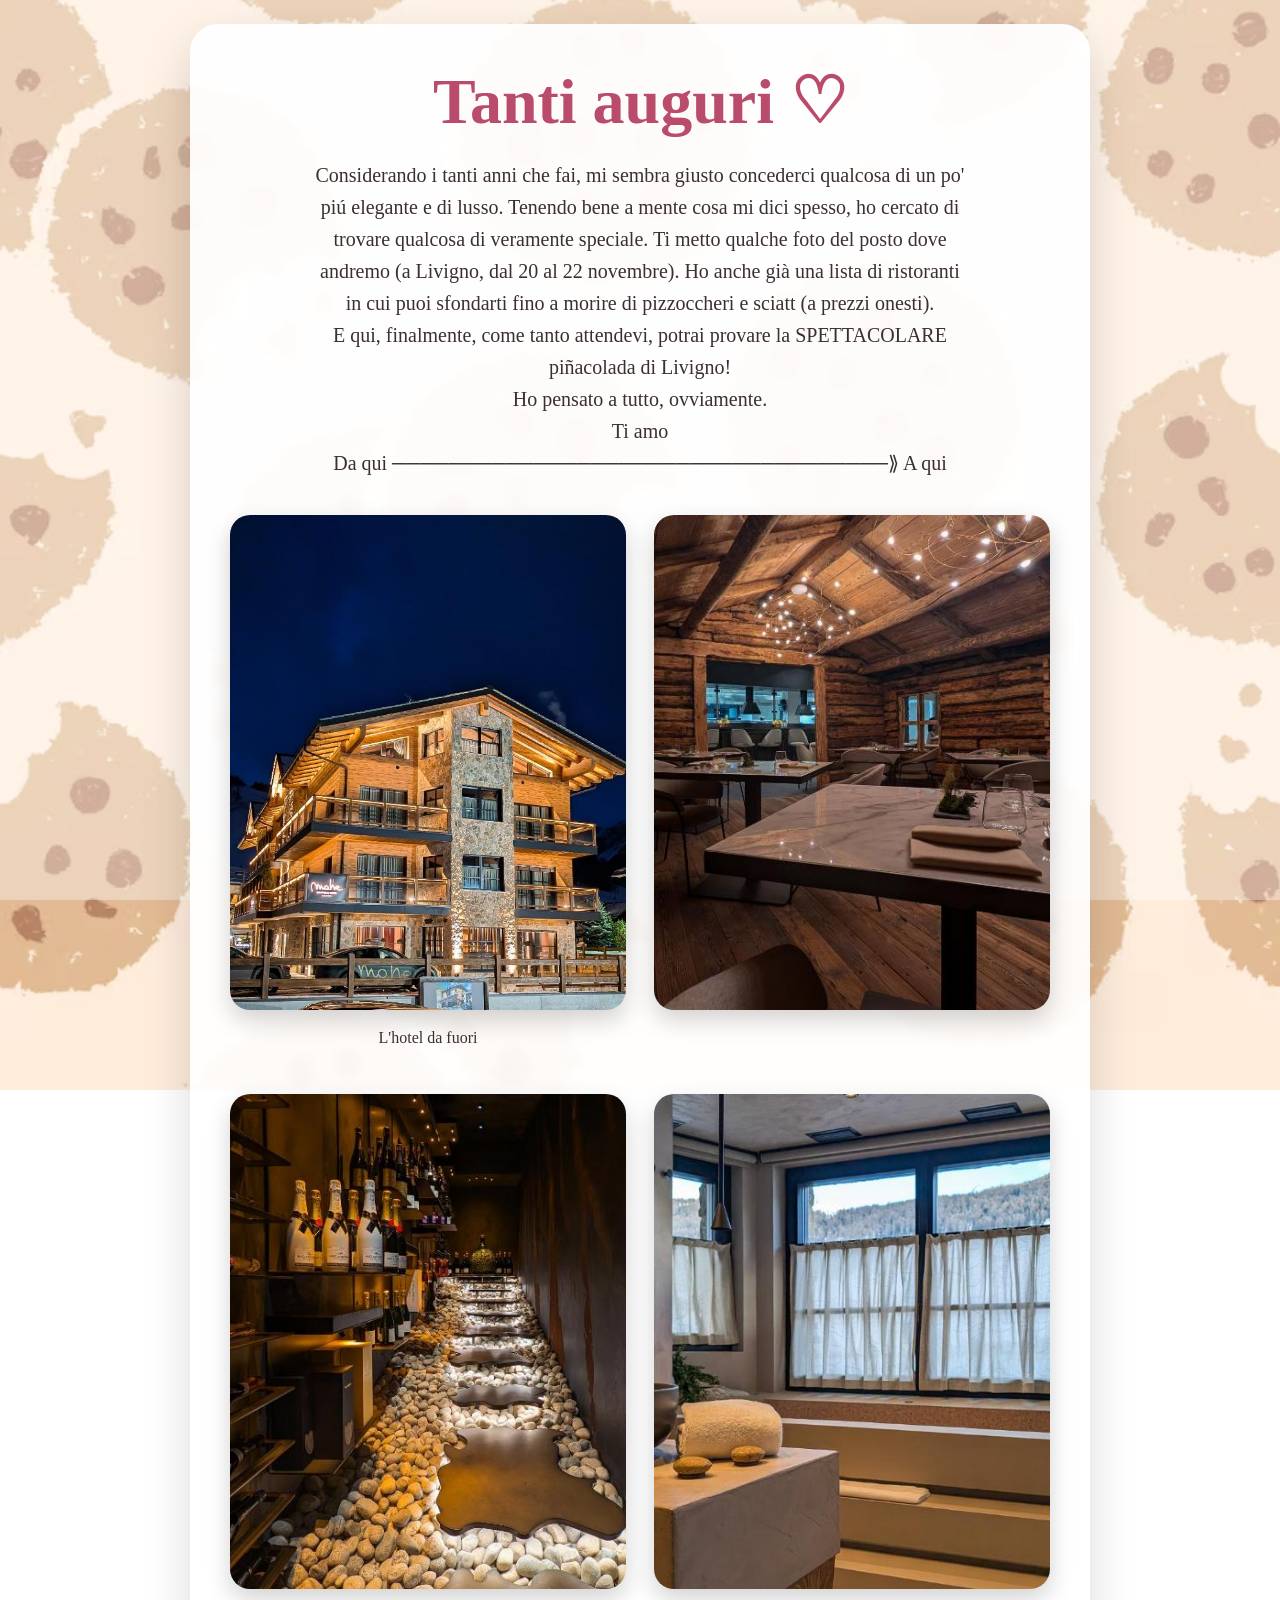
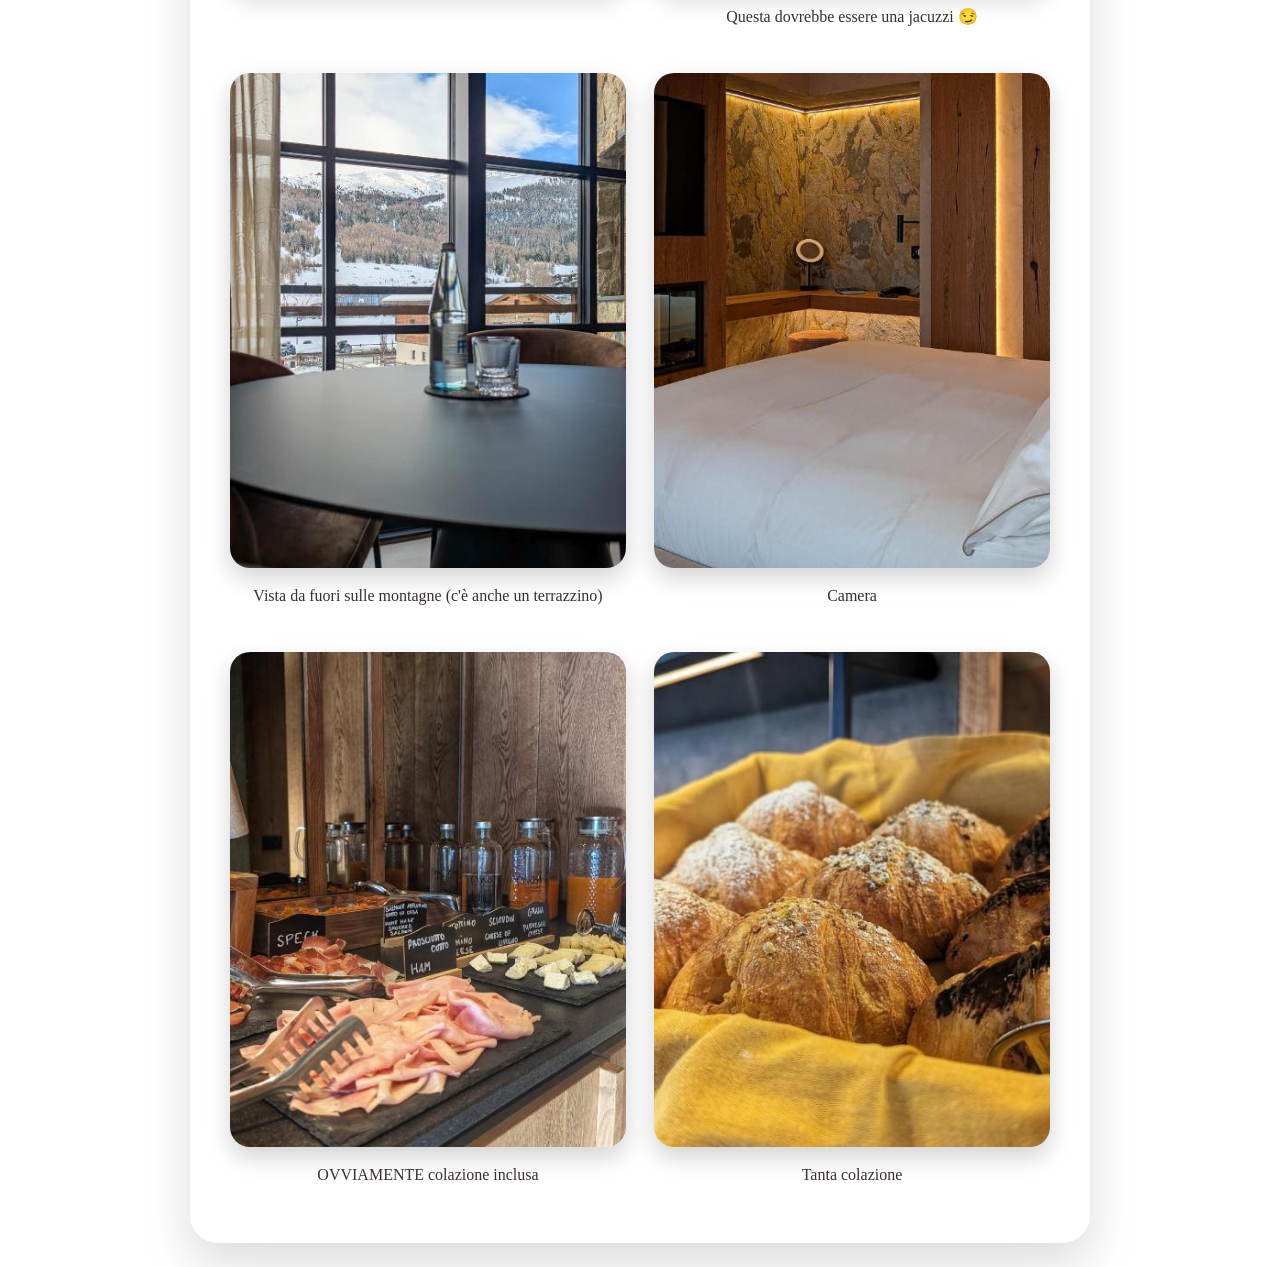
==== index.html @ 5e5bba8b "Rename template.html to index.html" ====
<!DOCTYPE html>
<html lang="en">
<head>
    <meta charset="UTF-8">
    <meta name="viewport" content="width=device-width, initial-scale=1.0">
    <title>Greeting Card</title>

    <link rel="stylesheet" href="style.css">
</head>

<body>

    <main class="card">

        <h1>Tanti auguri ♡</h1>

        <section class="description">
            <p>
                Considerando i tanti anni che fai, mi sembra giusto concederci qualcosa di un po' piú elegante e di lusso.
                Tenendo bene a mente cosa mi dici spesso, ho cercato di trovare qualcosa di veramente speciale.
                Ti metto qualche foto del posto dove andremo (a Livigno, dal 20 al 22 novembre). Ho anche già una lista di ristoranti in cui
                puoi sfondarti fino a morire di pizzoccheri e sciatt (a prezzi onesti).<br> E qui, finalmente, come tanto attendevi, potrai provare la SPETTACOLARE piñacolada di Livigno!<br>
                Ho pensato a tutto, ovviamente. <br>
                Ti amo<br>
                Da qui ───────────────────────────────────⟫ A qui
            </p>
        </section>

        <section class="photo-grid">

            <div class="photo-item">
                <img src="images/photo1.jpg" alt="Photo 1">
                <p>L'hotel da fuori</p>
            </div>

            <div class="photo-item">
                <img src="images/photo2.jpg" alt="Photo 2">
            </div>

            <div class="photo-item">
                <img src="images/photo7.jpg" alt="Photo 3">
            </div>

            <div class="photo-item">
                <img src="images/photo4.jpg" alt="Photo 4">
                <p>Questa dovrebbe essere una jacuzzi 😏</p>
            </div>
            <div class="photo-item">
                <img src="images/photo5.jpg" alt="Photo 1">
                <p>Vista da fuori sulle montagne (c'è anche un terrazzino)</p>
            </div>
            <div class="photo-item">
                <img src="images/photo6.jpg" alt="Photo 1">
                <p>Camera</p>
            </div>
            <div class="photo-item">
                <img src="images/photo3.jpg" alt="Photo 1">
                <p>OVVIAMENTE colazione inclusa</p>
            </div>
            <div class="photo-item">
                <img src="images/photo8.jpg" alt="Photo 1">
                <p>Tanta colazione</p>
            </div>
        </section>

    </main>
    <div class="lightbox" id="lightbox">
        <button class="lightbox-close" id="lightboxClose">&times;</button>
        <img id="lightboxImage" src="" alt="Expanded photo">
    </div>

    <script src="script.js"></script>
</body>
</html>
---- style.css ----
* {
    box-sizing: border-box;
}

body {
    margin: 0;
    padding: 24px;

    font-family: Georgia, serif;
    color: #3b2f2f;

    background-image: url("images/background.avif");
    background-size: cover;
    background-position: center;
    background-repeat: no-repeat;
    background-attachment: fixed;

    min-height: 100vh;
}

/* Soft white overlay over the background */
body::before {
    content: "";
    position: fixed;
    inset: 0;

    background: rgba(255,255,255,0.35);

    z-index: -1;
}

.card {
    max-width: 900px;
    margin: 0 auto;

    background: rgba(255,255,255,0.92);

    border-radius: 28px;
    padding: 40px;

    box-shadow: 0 20px 50px rgba(0,0,0,0.15);

    backdrop-filter: blur(3px);
}

h1 {
    margin-top: 0;
    margin-bottom: 16px;

    text-align: center;

    font-size: clamp(2rem, 6vw, 4rem);

    color: #b94b6b;
}

.description {
    max-width: 650px;
    margin: 0 auto 36px;

    text-align: center;

    font-size: clamp(1rem, 2.5vw, 1.25rem);

    line-height: 1.6;
}

.photo-grid {
    display: grid;

    grid-template-columns: repeat(2, 1fr);

    gap: 28px;
}

.photo-item {
    text-align: center;
}

.photo-item img {
    width: 100%;

    aspect-ratio: 4 / 5;

    object-fit: cover;

    border-radius: 20px;

    box-shadow: 0 10px 25px rgba(0,0,0,0.18);
}

.photo-item p {
    margin-top: 12px;

    font-size: 1rem;

    line-height: 1.5;
}

@media (max-width: 650px) {

    body {
        padding: 14px;
    }

    .card {
        padding: 24px 18px;
        border-radius: 22px;
    }

    .photo-grid {
        grid-template-columns: 1fr;
    }

}

.photo-item img {
    cursor: pointer;
    transition: transform 0.25s ease, box-shadow 0.25s ease;
}

.photo-item img:hover {
    transform: scale(1.03);
}

.lightbox {
    position: fixed;
    inset: 0;

    display: none;
    align-items: center;
    justify-content: center;

    background: rgba(0, 0, 0, 0.85);

    z-index: 9999;

    padding: 20px;
}

.lightbox.active {
    display: flex;
}

.lightbox img {
    max-width: 95vw;
    max-height: 90vh;

    border-radius: 18px;

    box-shadow: 0 20px 60px rgba(0, 0, 0, 0.45);
}

.lightbox-close {
    position: fixed;
    top: 18px;
    right: 24px;

    border: none;
    background: transparent;

    color: white;
    font-size: 42px;
    line-height: 1;

    cursor: pointer;
}
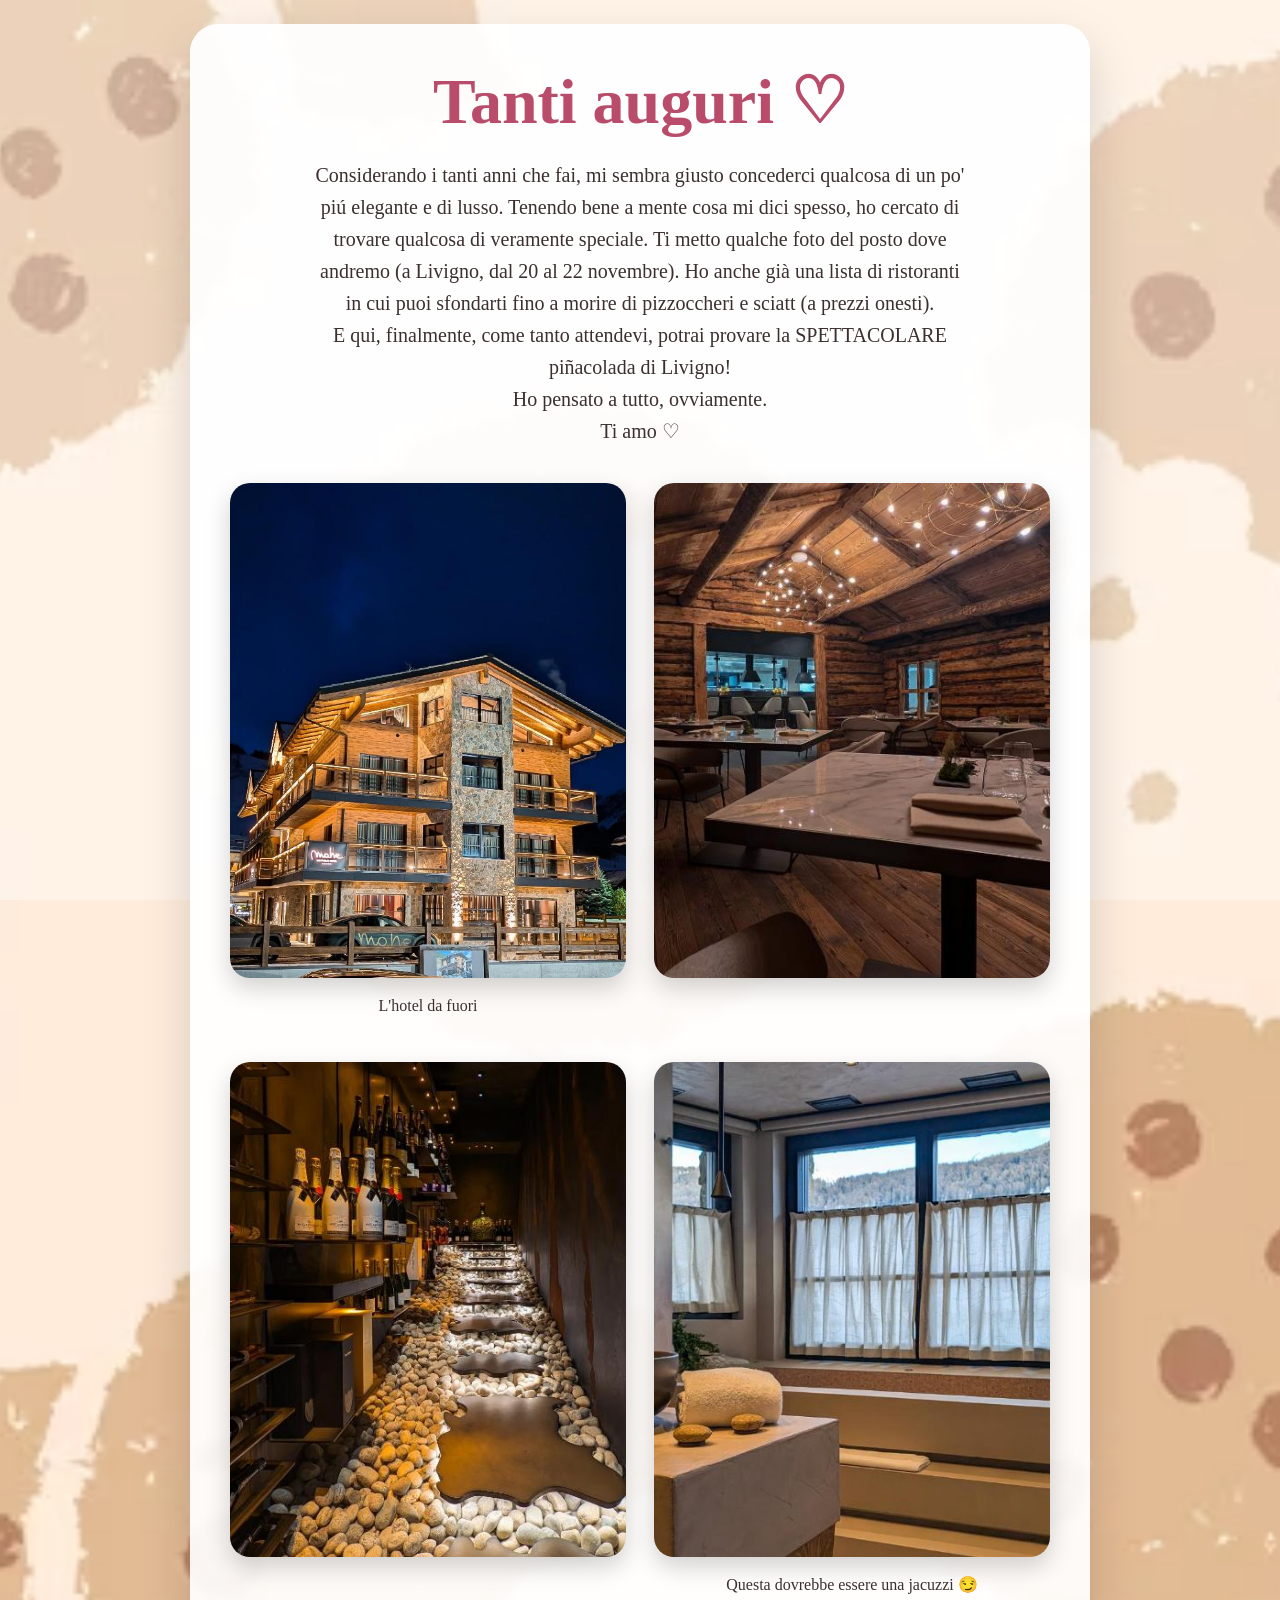
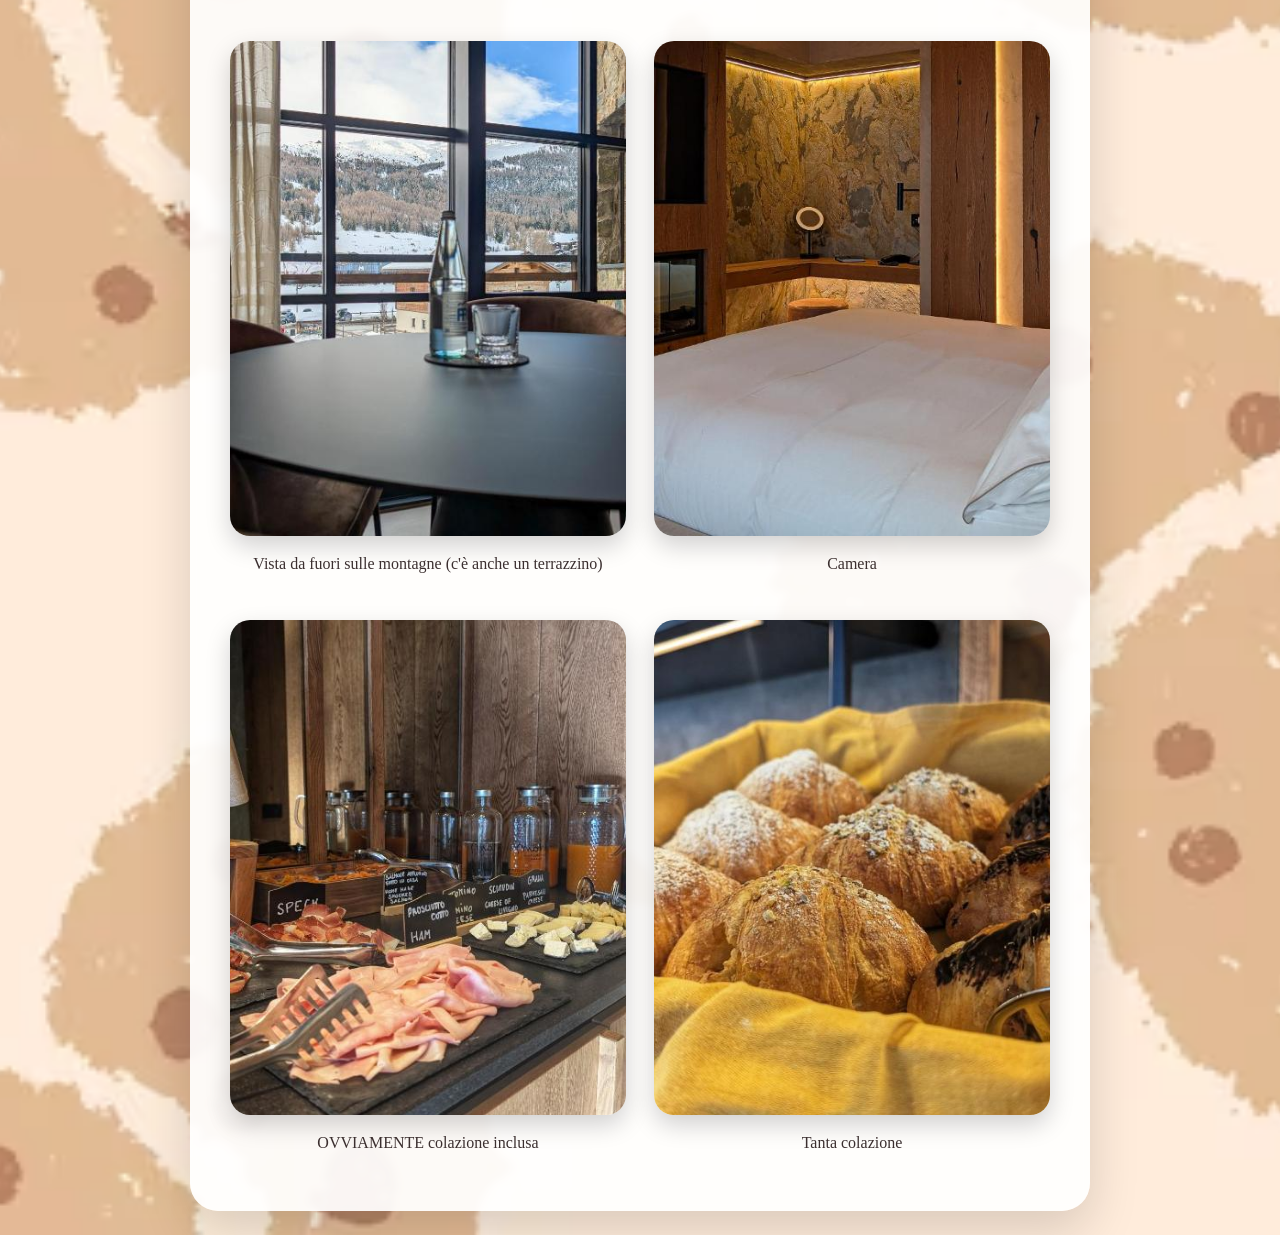
==== commit 041b295b: "add" ====
--- a/index.html
+++ b/index.html
@@ -21,8 +21,7 @@
                 Ti metto qualche foto del posto dove andremo (a Livigno, dal 20 al 22 novembre). Ho anche già una lista di ristoranti in cui
                 puoi sfondarti fino a morire di pizzoccheri e sciatt (a prezzi onesti).<br> E qui, finalmente, come tanto attendevi, potrai provare la SPETTACOLARE piñacolada di Livigno!<br>
                 Ho pensato a tutto, ovviamente. <br>
-                Ti amo<br>
-                Da qui ───────────────────────────────────⟫ A qui
+                Ti amo ♡<br>
             </p>
         </section>
 
--- a/style.css
+++ b/style.css
@@ -13,7 +13,7 @@
     background-size: cover;
     background-position: center;
     background-repeat: no-repeat;
-    background-attachment: fixed;
+    /* background-attachment: fixed; */
 
     min-height: 100vh;
 }
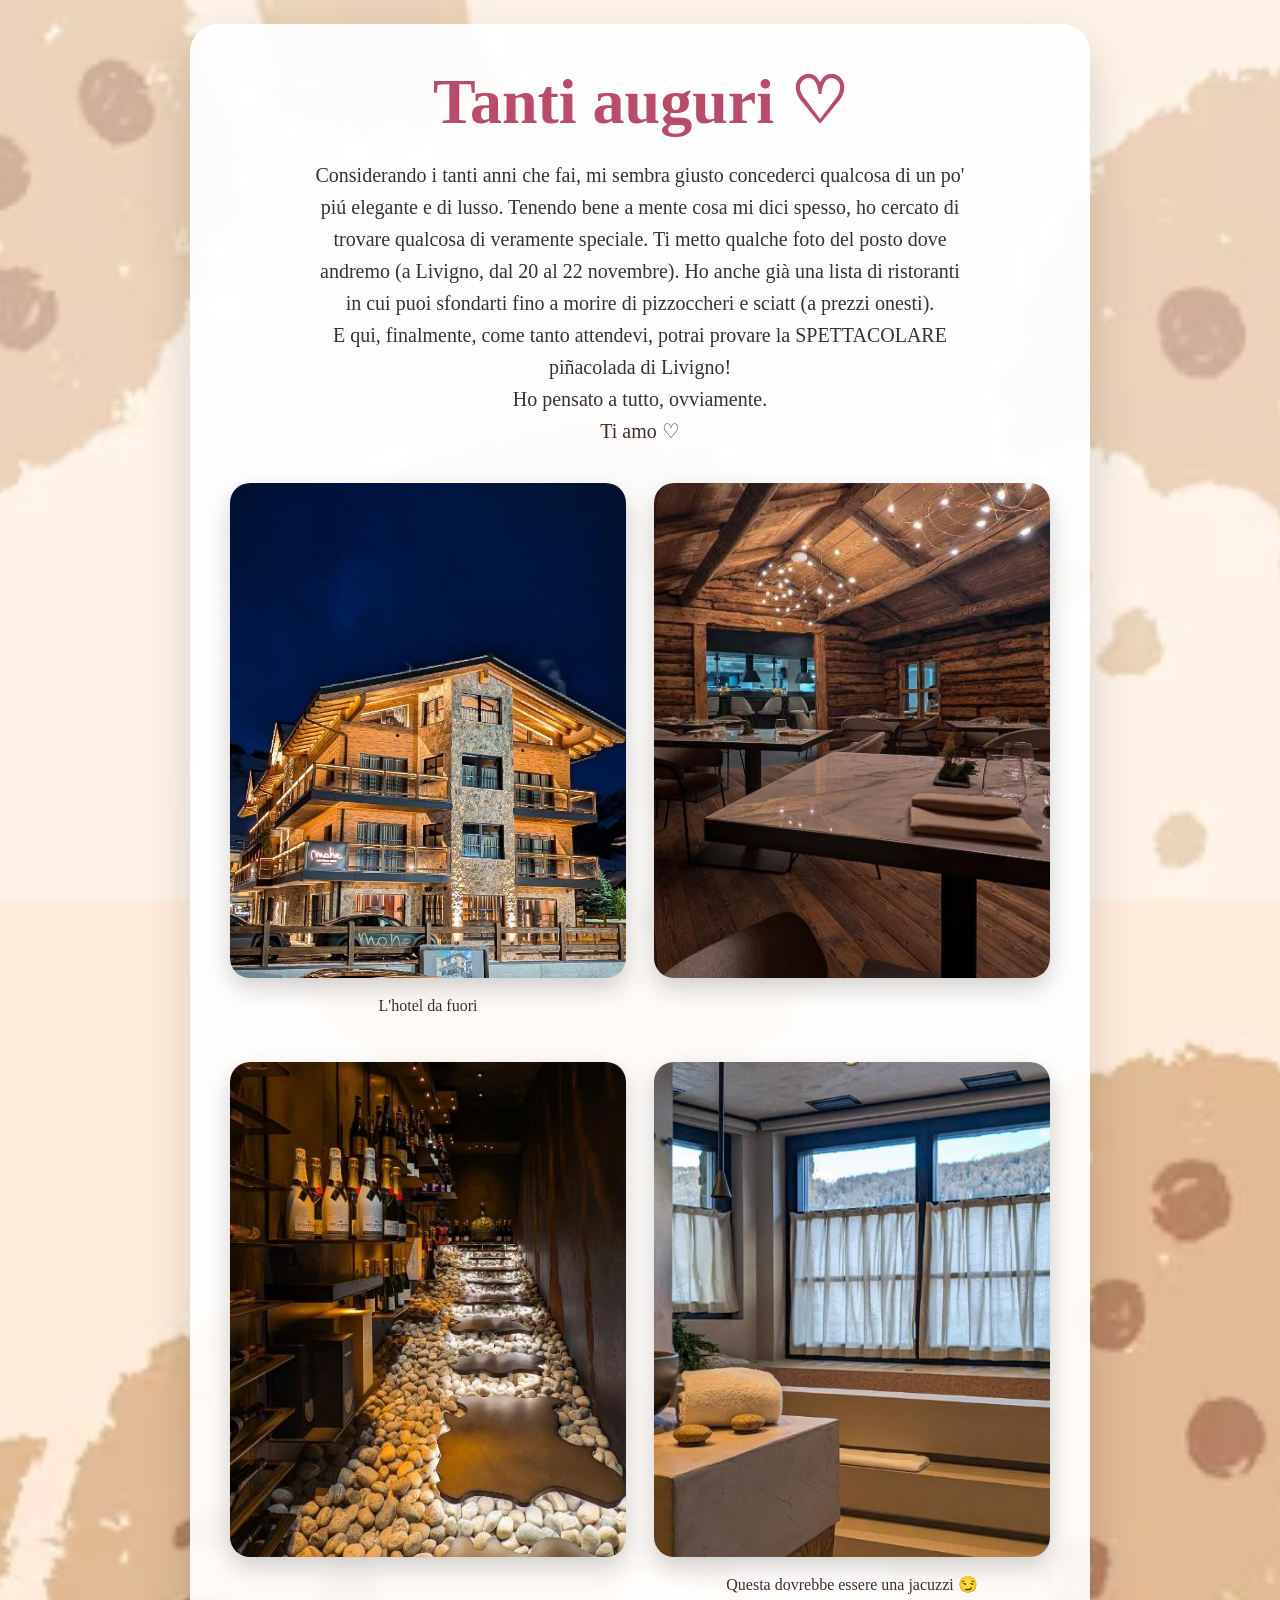
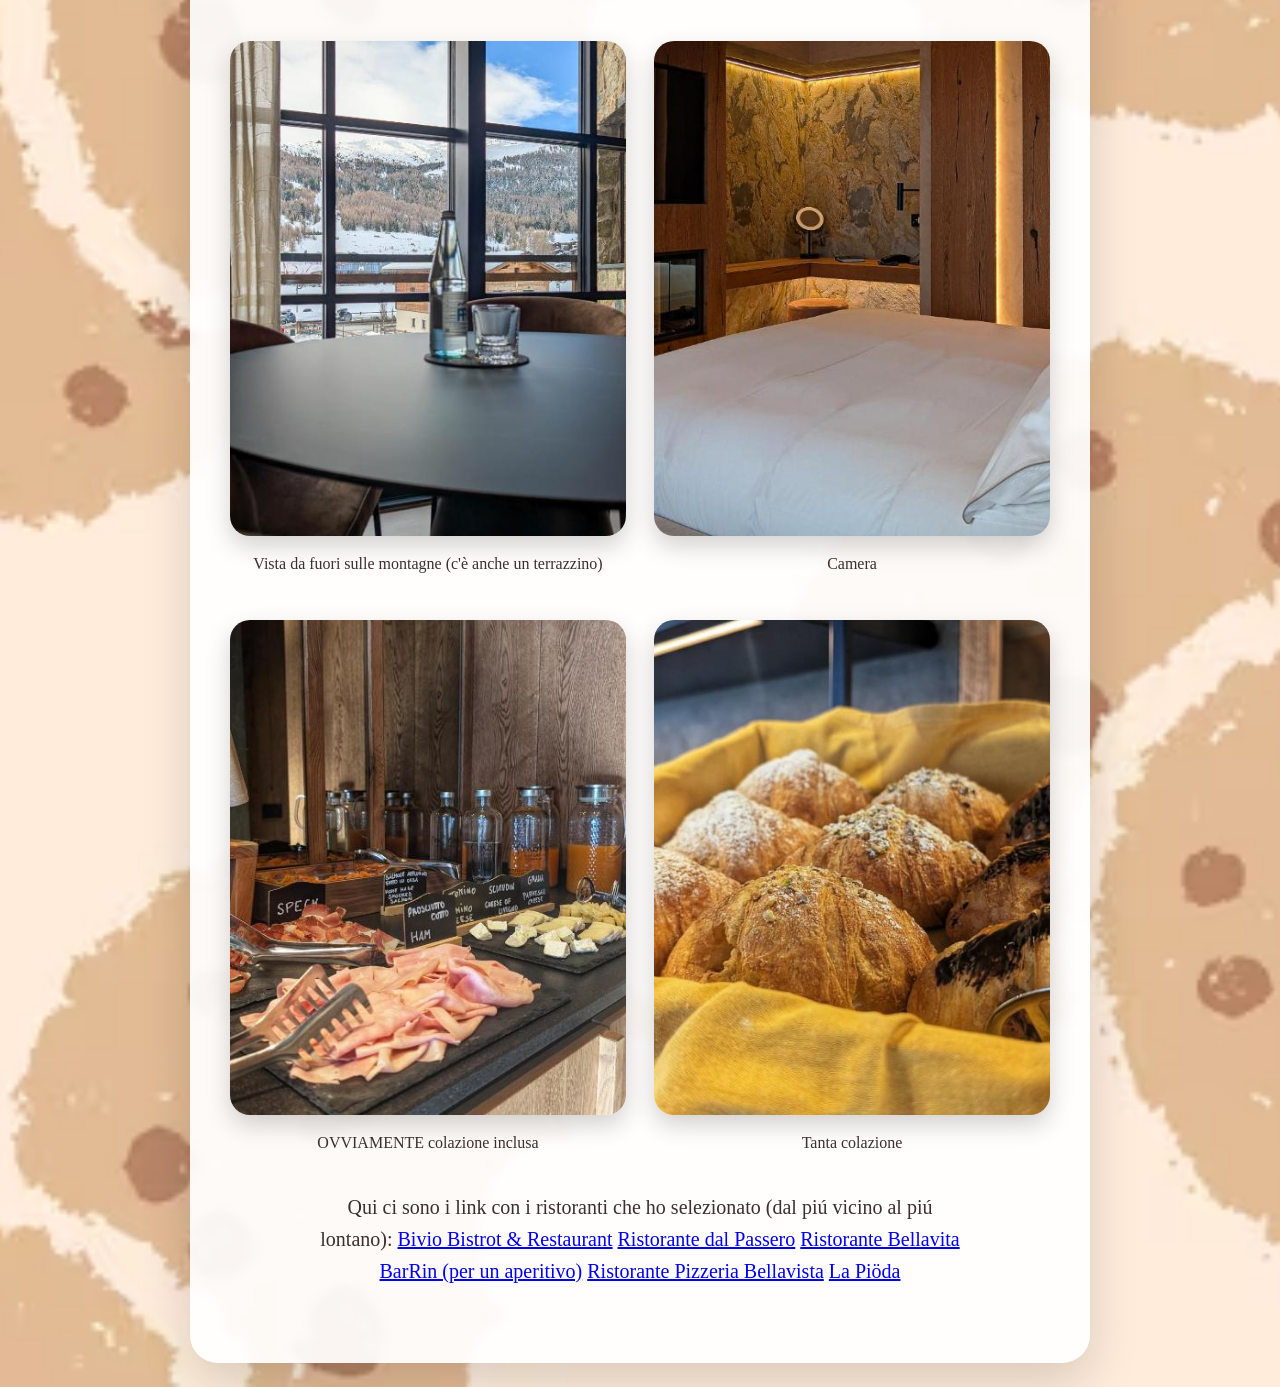
==== commit f81dd08c: "add" ====
--- a/index.html
+++ b/index.html
@@ -61,8 +61,19 @@
                 <p>Tanta colazione</p>
             </div>
         </section>
+        <section class="description">
+            <p>
+                Qui ci sono i link con i ristoranti che ho selezionato (dal piú vicino al piú lontano):
+                <a href="https://www.google.com/maps/place/Bivio+Bistrot+%26+Restaurant/@46.5395318,10.135015,1691m/data=!3m1!1e3!4m11!3m10!1s0x47836defbadef319:0x6579c37db29ed057!5m4!1s2026-09-01!2i8!4m1!1i2!8m2!3d46.5422553!4d10.1383219!16s%2Fg%2F12mkvnhw6?entry=ttu&g_ep=EgoyMDI2MDYyOS4wIKXMDSoASAFQAw%3D%3D" class="button">Bivio Bistrot & Restaurant</a>
+                <a href="https://www.google.com/maps/place/Ristorante+dal+Passero/@46.5391948,10.134711,1797m/data=!3m1!1e3!4m11!3m10!1s0x47836dffdb8b52d5:0xc48b99f59f41bb7!5m4!1s2026-09-01!2i8!4m1!1i2!8m2!3d46.5425521!4d10.1388454!16s%2Fg%2F11j3lf521x?entry=ttu&g_ep=EgoyMDI2MDYyOS4wIKXMDSoASAFQAw%3D%3D" class="button">Ristorante dal Passero</a>
+                <a href="https://www.google.com/maps/place/Ristorante+Bellavita/@46.543493,10.1352644,873m/data=!3m2!1e3!4b1!4m6!3m5!1s0x47836d8cee728df3:0x2a2e549dd7c31c55!8m2!3d46.543493!4d10.1378393!16s%2Fg%2F11h5pt6vg0?entry=ttu&g_ep=EgoyMDI2MDYyOS4wIKXMDSoASAFQAw%3D%3D" class="button">Ristorante Bellavita</a>
+                <a href="https://www.google.com/maps/place/BaRin/@46.5337793,10.1322932,873m/data=!3m1!1e3!4m10!1m2!2m1!1sbarrin+livigno!3m6!1s0x47836d400df05ee7:0x6134d4dc0d0b797a!8m2!3d46.5338722!4d10.1321585!15sCg5iYXJyaW4gbGl2aWdub1oQIg5iYXJyaW4gbGl2aWdub5IBA2JhcuABAA!16s%2Fg%2F11t3fjh49h?entry=ttu&g_ep=EgoyMDI2MDYyOS4wIKXMDSoASAFQAw%3D%3D" class="button">BarRin (per un aperitivo)</a>
+                <a href="https://www.google.com/maps/place/Ristorante+Pizzeria+Bellavista/@46.5337793,10.1322932,873m/data=!3m1!1e3!4m11!3m10!1s0x47837206edf707f3:0x2fe51a065b9ff785!5m4!1s2026-09-01!2i8!4m1!1i2!8m2!3d46.5282779!4d10.1271976!16s%2Fg%2F1tdyv6s8?entry=ttu&g_ep=EgoyMDI2MDYyOS4wIKXMDSoASAFQAw%3D%3D" class="button">Ristorante Pizzeria Bellavista</a>
+                <a href="https://www.google.com/maps/place/La+Piöda/@46.5282778,10.1223267,873m/data=!3m1!1e3!4m11!3m10!1s0x47837204291e7c0f:0x885031f9d47b16c8!5m4!1s2026-09-01!2i8!4m1!1i2!8m2!3d46.5267067!4d10.1267138!16s%2Fg%2F1tf56r74?entry=ttu&g_ep=EgoyMDI2MDYyOS4wIKXMDSoASAFQAw%3D%3D" class="button">La Piöda</a>
+            </p>
+        </section>
+    </main>
 
-    </main>
     <div class="lightbox" id="lightbox">
         <button class="lightbox-close" id="lightboxClose">&times;</button>
         <img id="lightboxImage" src="" alt="Expanded photo">
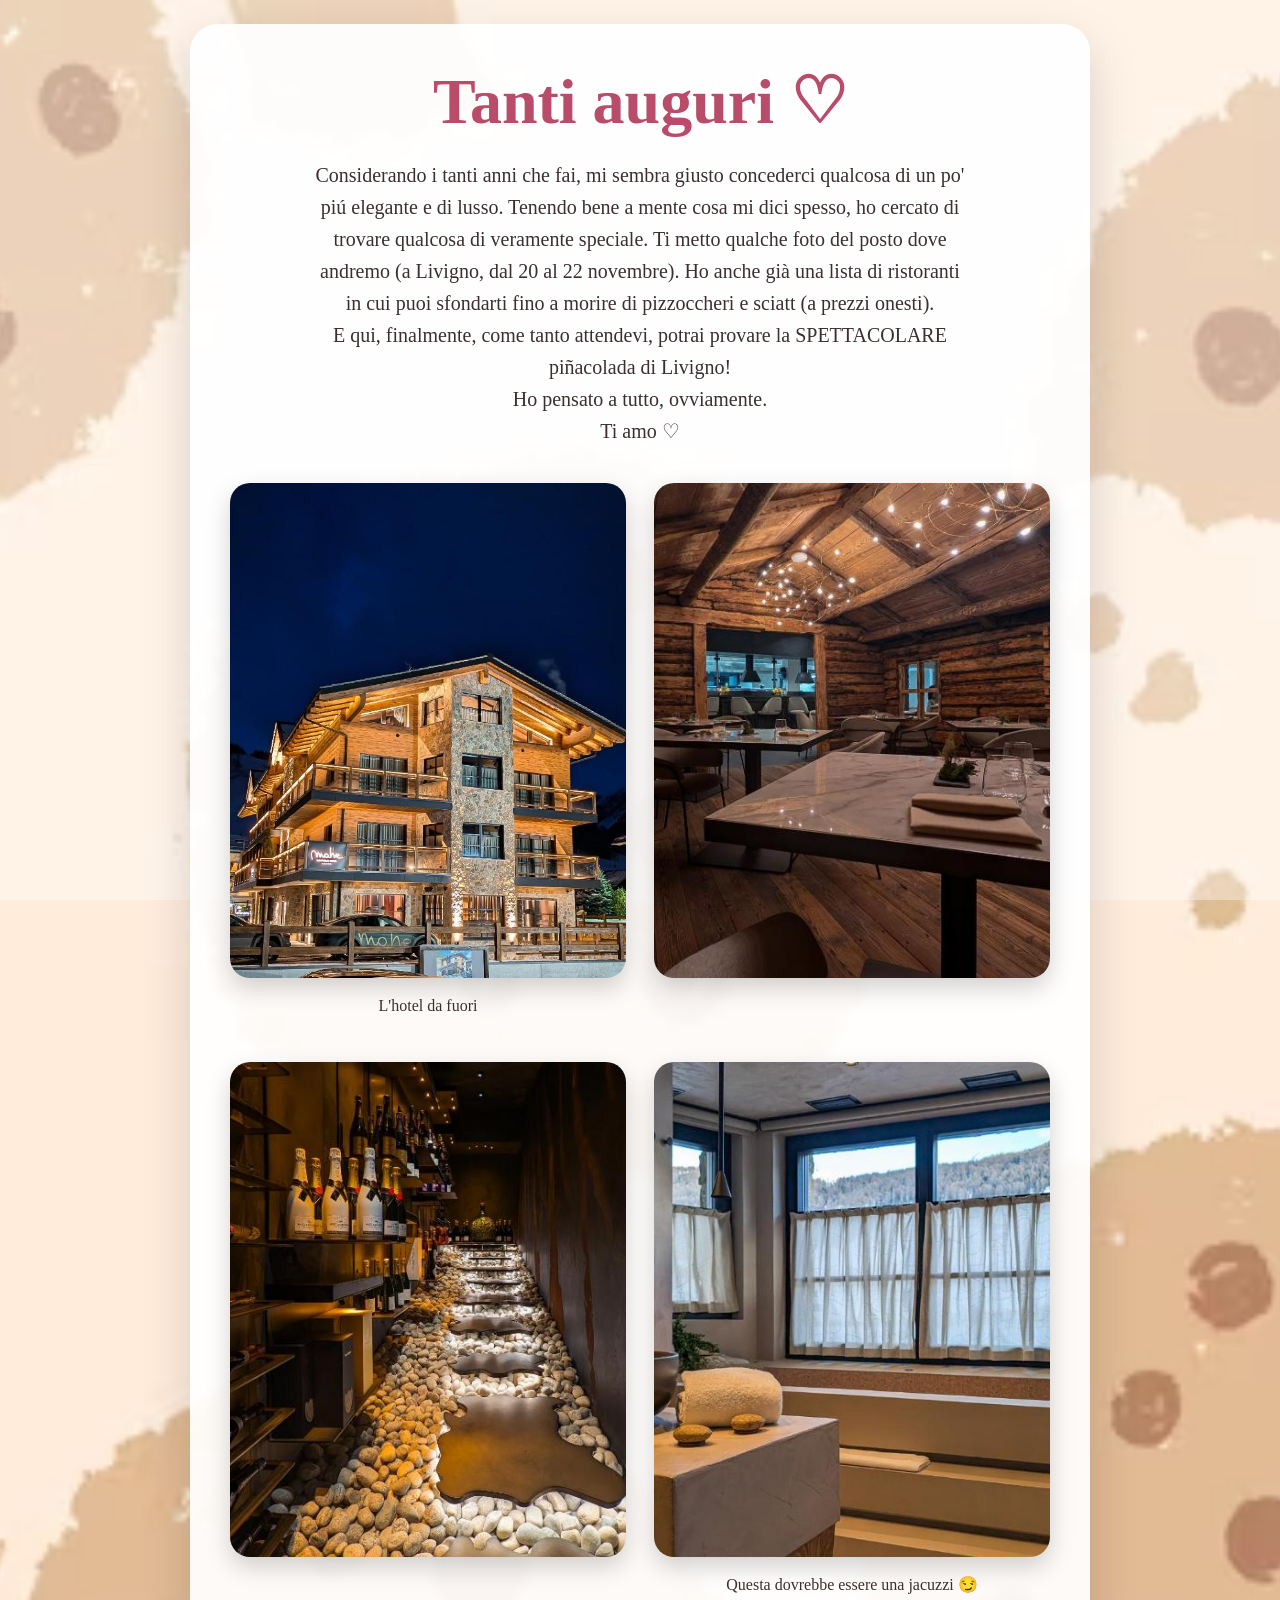
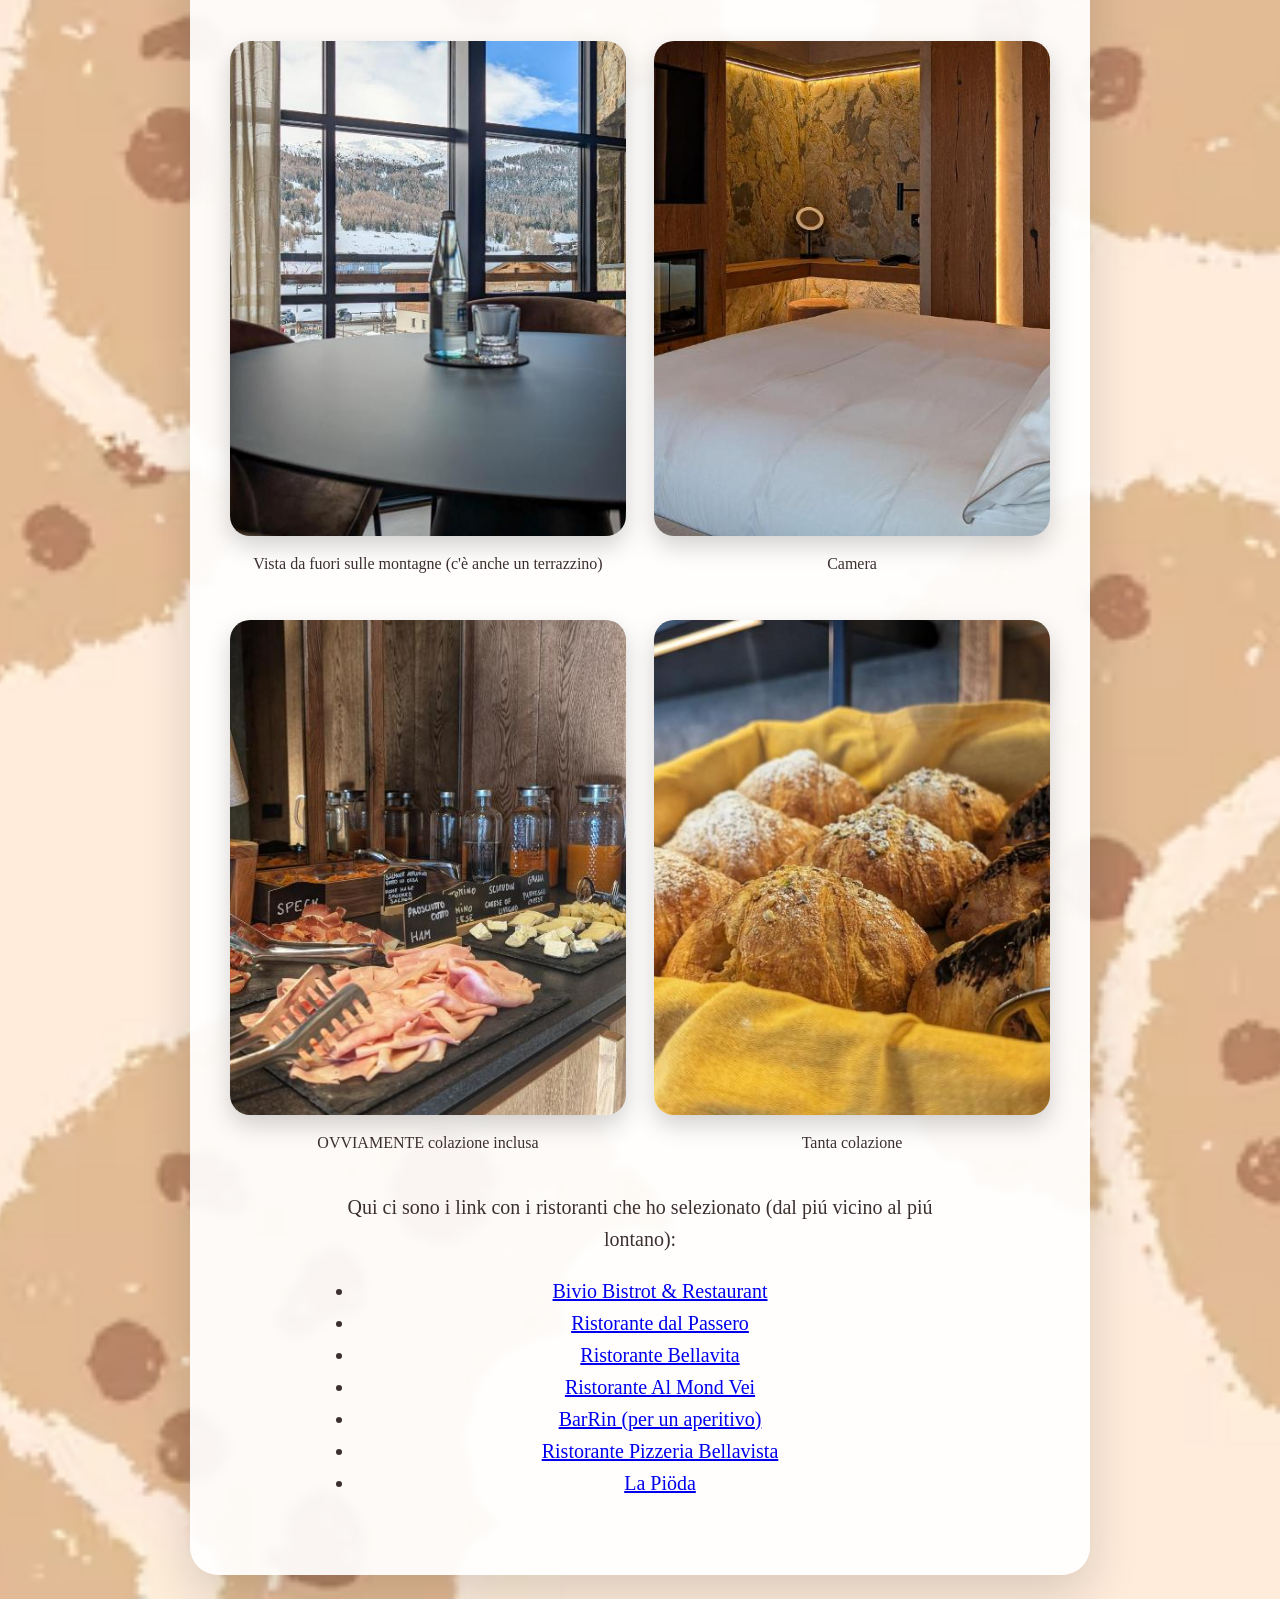
==== commit c1430322: "add" ====
--- a/index.html
+++ b/index.html
@@ -63,13 +63,16 @@
         </section>
         <section class="description">
             <p>
-                Qui ci sono i link con i ristoranti che ho selezionato (dal piú vicino al piú lontano):
-                <a href="https://www.google.com/maps/place/Bivio+Bistrot+%26+Restaurant/@46.5395318,10.135015,1691m/data=!3m1!1e3!4m11!3m10!1s0x47836defbadef319:0x6579c37db29ed057!5m4!1s2026-09-01!2i8!4m1!1i2!8m2!3d46.5422553!4d10.1383219!16s%2Fg%2F12mkvnhw6?entry=ttu&g_ep=EgoyMDI2MDYyOS4wIKXMDSoASAFQAw%3D%3D" class="button">Bivio Bistrot & Restaurant</a>
-                <a href="https://www.google.com/maps/place/Ristorante+dal+Passero/@46.5391948,10.134711,1797m/data=!3m1!1e3!4m11!3m10!1s0x47836dffdb8b52d5:0xc48b99f59f41bb7!5m4!1s2026-09-01!2i8!4m1!1i2!8m2!3d46.5425521!4d10.1388454!16s%2Fg%2F11j3lf521x?entry=ttu&g_ep=EgoyMDI2MDYyOS4wIKXMDSoASAFQAw%3D%3D" class="button">Ristorante dal Passero</a>
-                <a href="https://www.google.com/maps/place/Ristorante+Bellavita/@46.543493,10.1352644,873m/data=!3m2!1e3!4b1!4m6!3m5!1s0x47836d8cee728df3:0x2a2e549dd7c31c55!8m2!3d46.543493!4d10.1378393!16s%2Fg%2F11h5pt6vg0?entry=ttu&g_ep=EgoyMDI2MDYyOS4wIKXMDSoASAFQAw%3D%3D" class="button">Ristorante Bellavita</a>
-                <a href="https://www.google.com/maps/place/BaRin/@46.5337793,10.1322932,873m/data=!3m1!1e3!4m10!1m2!2m1!1sbarrin+livigno!3m6!1s0x47836d400df05ee7:0x6134d4dc0d0b797a!8m2!3d46.5338722!4d10.1321585!15sCg5iYXJyaW4gbGl2aWdub1oQIg5iYXJyaW4gbGl2aWdub5IBA2JhcuABAA!16s%2Fg%2F11t3fjh49h?entry=ttu&g_ep=EgoyMDI2MDYyOS4wIKXMDSoASAFQAw%3D%3D" class="button">BarRin (per un aperitivo)</a>
-                <a href="https://www.google.com/maps/place/Ristorante+Pizzeria+Bellavista/@46.5337793,10.1322932,873m/data=!3m1!1e3!4m11!3m10!1s0x47837206edf707f3:0x2fe51a065b9ff785!5m4!1s2026-09-01!2i8!4m1!1i2!8m2!3d46.5282779!4d10.1271976!16s%2Fg%2F1tdyv6s8?entry=ttu&g_ep=EgoyMDI2MDYyOS4wIKXMDSoASAFQAw%3D%3D" class="button">Ristorante Pizzeria Bellavista</a>
-                <a href="https://www.google.com/maps/place/La+Piöda/@46.5282778,10.1223267,873m/data=!3m1!1e3!4m11!3m10!1s0x47837204291e7c0f:0x885031f9d47b16c8!5m4!1s2026-09-01!2i8!4m1!1i2!8m2!3d46.5267067!4d10.1267138!16s%2Fg%2F1tf56r74?entry=ttu&g_ep=EgoyMDI2MDYyOS4wIKXMDSoASAFQAw%3D%3D" class="button">La Piöda</a>
+                Qui ci sono i link con i ristoranti che ho selezionato (dal piú vicino al piú lontano):<br>
+                <ul>
+                    <li><a href="https://www.google.com/maps/place/Bivio+Bistrot+%26+Restaurant/@46.5395318,10.135015,1691m/data=!3m1!1e3!4m11!3m10!1s0x47836defbadef319:0x6579c37db29ed057!5m4!1s2026-09-01!2i8!4m1!1i2!8m2!3d46.5422553!4d10.1383219!16s%2Fg%2F12mkvnhw6?entry=ttu&g_ep=EgoyMDI2MDYyOS4wIKXMDSoASAFQAw%3D%3D" class="button">Bivio Bistrot & Restaurant</a></li>
+                    <li><a href="https://www.google.com/maps/place/Ristorante+dal+Passero/@46.5391948,10.134711,1797m/data=!3m1!1e3!4m11!3m10!1s0x47836dffdb8b52d5:0xc48b99f59f41bb7!5m4!1s2026-09-01!2i8!4m1!1i2!8m2!3d46.5425521!4d10.1388454!16s%2Fg%2F11j3lf521x?entry=ttu&g_ep=EgoyMDI2MDYyOS4wIKXMDSoASAFQAw%3D%3D" class="button">Ristorante dal Passero</a></li>
+                    <li><a href="https://www.google.com/maps/place/Ristorante+Bellavita/@46.543493,10.1352644,873m/data=!3m2!1e3!4b1!4m6!3m5!1s0x47836d8cee728df3:0x2a2e549dd7c31c55!8m2!3d46.543493!4d10.1378393!16s%2Fg%2F11h5pt6vg0?entry=ttu&g_ep=EgoyMDI2MDYyOS4wIKXMDSoASAFQAw%3D%3D" class="button">Ristorante Bellavita</a></li>
+                    <li><a href="https://www.google.com/maps/place/Ristorante+Al+Mond+Vei/@46.5368509,10.1376943,2286m/data=!3m1!1e3!4m6!3m5!1s0x47836d5dc99a8457:0x23ca368041a101d9!8m2!3d46.537152!4d10.1406431!16s%2Fg%2F11h4kxbxyq?entry=ttu&g_ep=EgoyMDI2MDYyOS4wIKXMDSoASAFQAw%3D%3D" class="button">Ristorante Al Mond Vei</a></li>
+                    <li><a href="https://www.google.com/maps/place/BaRin/@46.5337793,10.1322932,873m/data=!3m1!1e3!4m10!1m2!2m1!1sbarrin+livigno!3m6!1s0x47836d400df05ee7:0x6134d4dc0d0b797a!8m2!3d46.5338722!4d10.1321585!15sCg5iYXJyaW4gbGl2aWdub1oQIg5iYXJyaW4gbGl2aWdub5IBA2JhcuABAA!16s%2Fg%2F11t3fjh49h?entry=ttu&g_ep=EgoyMDI2MDYyOS4wIKXMDSoASAFQAw%3D%3D" class="button">BarRin (per un aperitivo)</a></li>
+                    <li><a href="https://www.google.com/maps/place/Ristorante+Pizzeria+Bellavista/@46.5337793,10.1322932,873m/data=!3m1!1e3!4m11!3m10!1s0x47837206edf707f3:0x2fe51a065b9ff785!5m4!1s2026-09-01!2i8!4m1!1i2!8m2!3d46.5282779!4d10.1271976!16s%2Fg%2F1tdyv6s8?entry=ttu&g_ep=EgoyMDI2MDYyOS4wIKXMDSoASAFQAw%3D%3D" class="button">Ristorante Pizzeria Bellavista</a></li>
+                    <li><a href="https://www.google.com/maps/place/La+Piöda/@46.5282778,10.1223267,873m/data=!3m1!1e3!4m11!3m10!1s0x47837204291e7c0f:0x885031f9d47b16c8!5m4!1s2026-09-01!2i8!4m1!1i2!8m2!3d46.5267067!4d10.1267138!16s%2Fg%2F1tf56r74?entry=ttu&g_ep=EgoyMDI2MDYyOS4wIKXMDSoASAFQAw%3D%3D" class="button">La Piöda</a></li>
+                </ul>  
             </p>
         </section>
     </main>
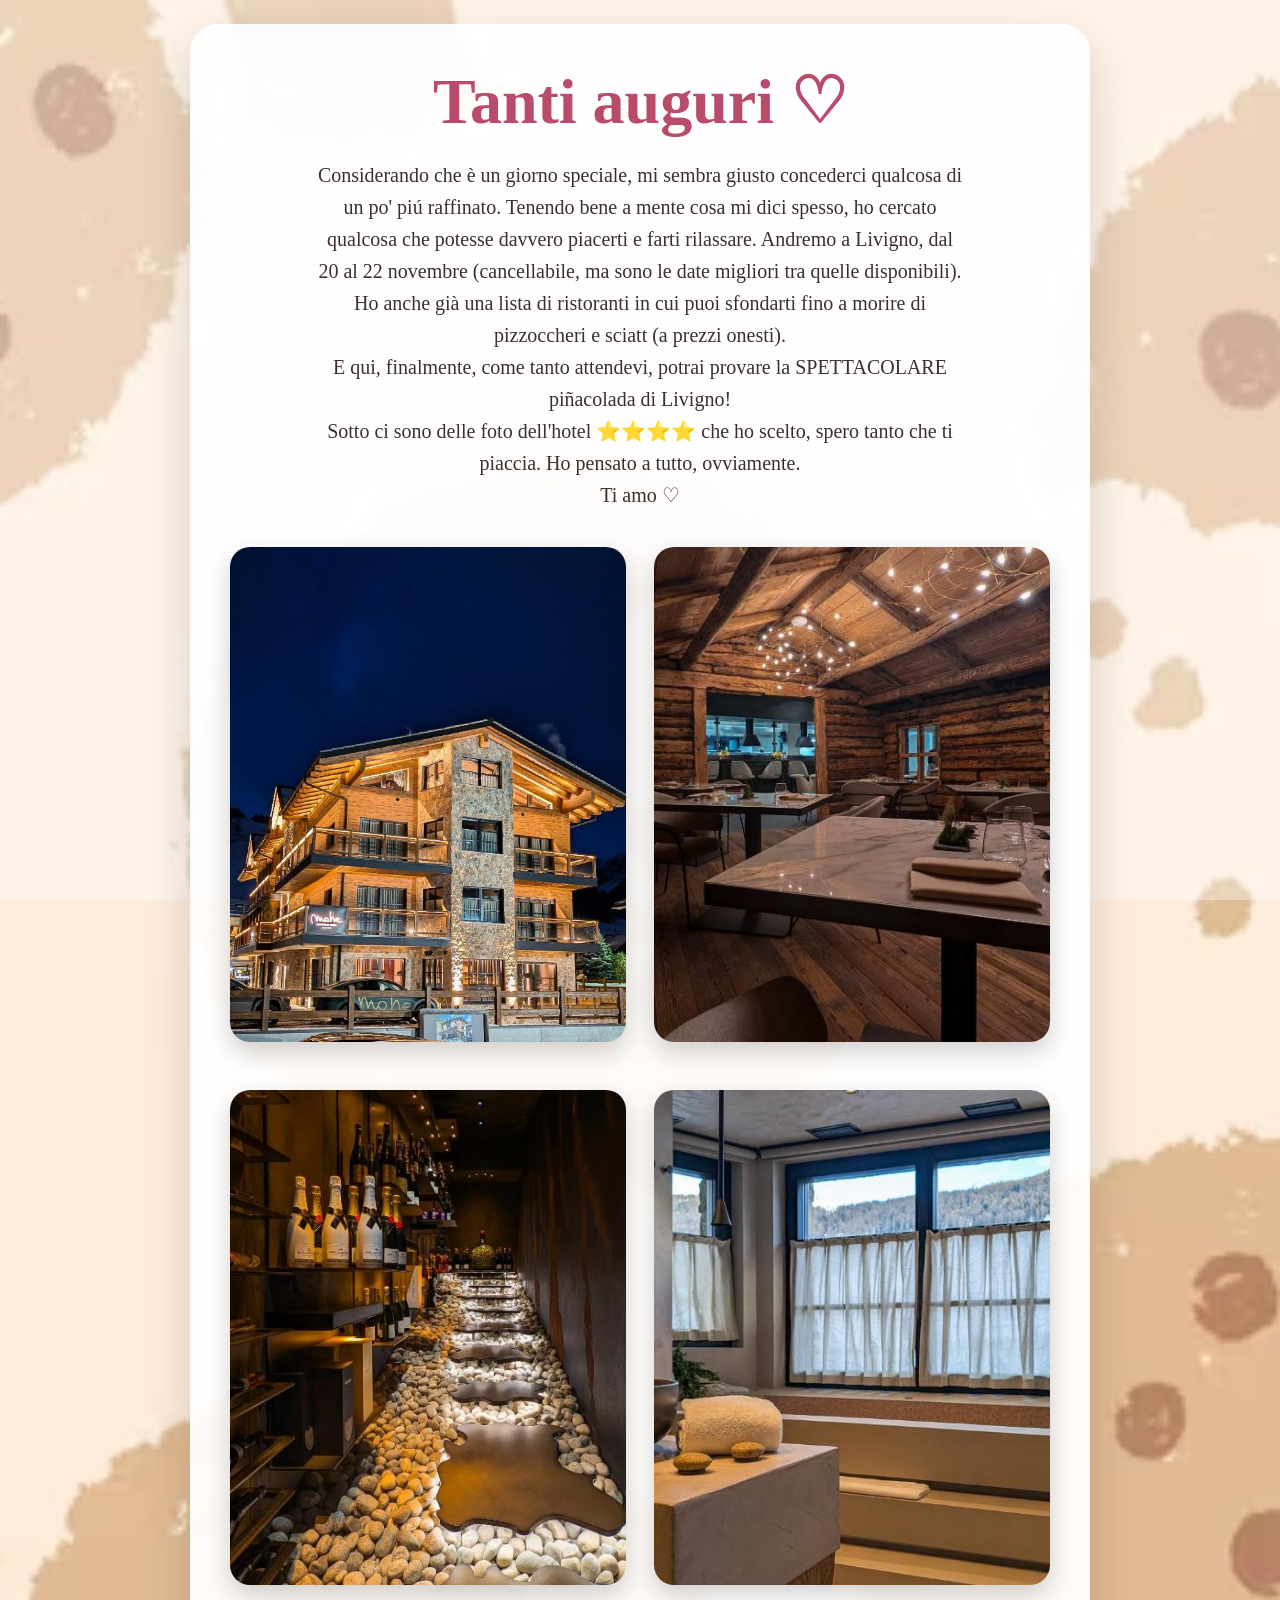
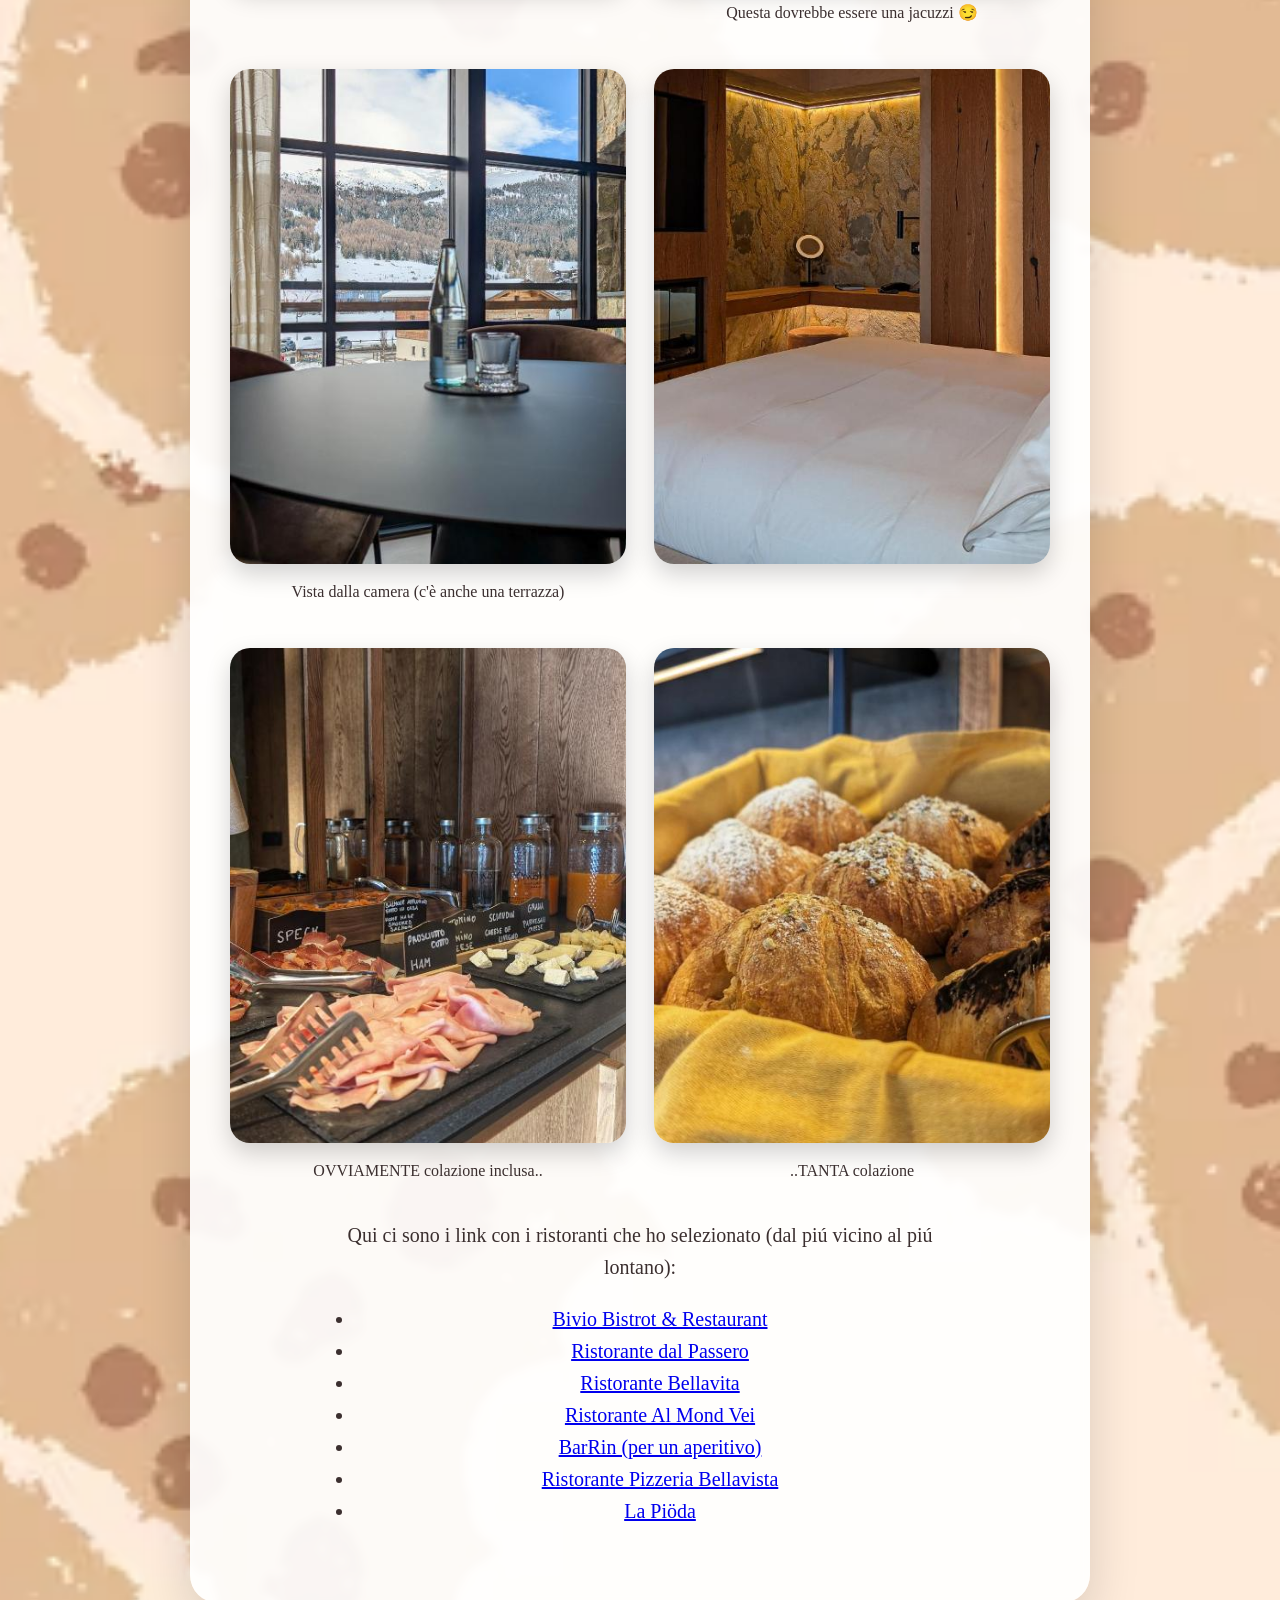
==== commit 4e47ff20: "add" ====
--- a/index.html
+++ b/index.html
@@ -16,10 +16,11 @@
 
         <section class="description">
             <p>
-                Considerando i tanti anni che fai, mi sembra giusto concederci qualcosa di un po' piú elegante e di lusso.
-                Tenendo bene a mente cosa mi dici spesso, ho cercato di trovare qualcosa di veramente speciale.
-                Ti metto qualche foto del posto dove andremo (a Livigno, dal 20 al 22 novembre). Ho anche già una lista di ristoranti in cui
+                Considerando che è un giorno speciale, mi sembra giusto concederci qualcosa di un po' piú raffinato.
+                Tenendo bene a mente cosa mi dici spesso, ho cercato qualcosa che potesse davvero piacerti e farti rilassare.
+                Andremo a Livigno, dal 20 al 22 novembre (cancellabile, ma sono le date migliori tra quelle disponibili). Ho anche già una lista di ristoranti in cui
                 puoi sfondarti fino a morire di pizzoccheri e sciatt (a prezzi onesti).<br> E qui, finalmente, come tanto attendevi, potrai provare la SPETTACOLARE piñacolada di Livigno!<br>
+                Sotto ci sono delle foto dell'hotel ⭐⭐⭐⭐ che ho scelto, spero tanto che ti piaccia.
                 Ho pensato a tutto, ovviamente. <br>
                 Ti amo ♡<br>
             </p>
@@ -29,7 +30,7 @@
 
             <div class="photo-item">
                 <img src="images/photo1.jpg" alt="Photo 1">
-                <p>L'hotel da fuori</p>
+                <p></p>
             </div>
 
             <div class="photo-item">
@@ -46,19 +47,19 @@
             </div>
             <div class="photo-item">
                 <img src="images/photo5.jpg" alt="Photo 1">
-                <p>Vista da fuori sulle montagne (c'è anche un terrazzino)</p>
+                <p>Vista dalla camera (c'è anche una terrazza)</p>
             </div>
             <div class="photo-item">
                 <img src="images/photo6.jpg" alt="Photo 1">
-                <p>Camera</p>
+                <p></p>
             </div>
             <div class="photo-item">
                 <img src="images/photo3.jpg" alt="Photo 1">
-                <p>OVVIAMENTE colazione inclusa</p>
+                <p>OVVIAMENTE colazione inclusa..</p>
             </div>
             <div class="photo-item">
                 <img src="images/photo8.jpg" alt="Photo 1">
-                <p>Tanta colazione</p>
+                <p>..TANTA colazione</p>
             </div>
         </section>
         <section class="description">
